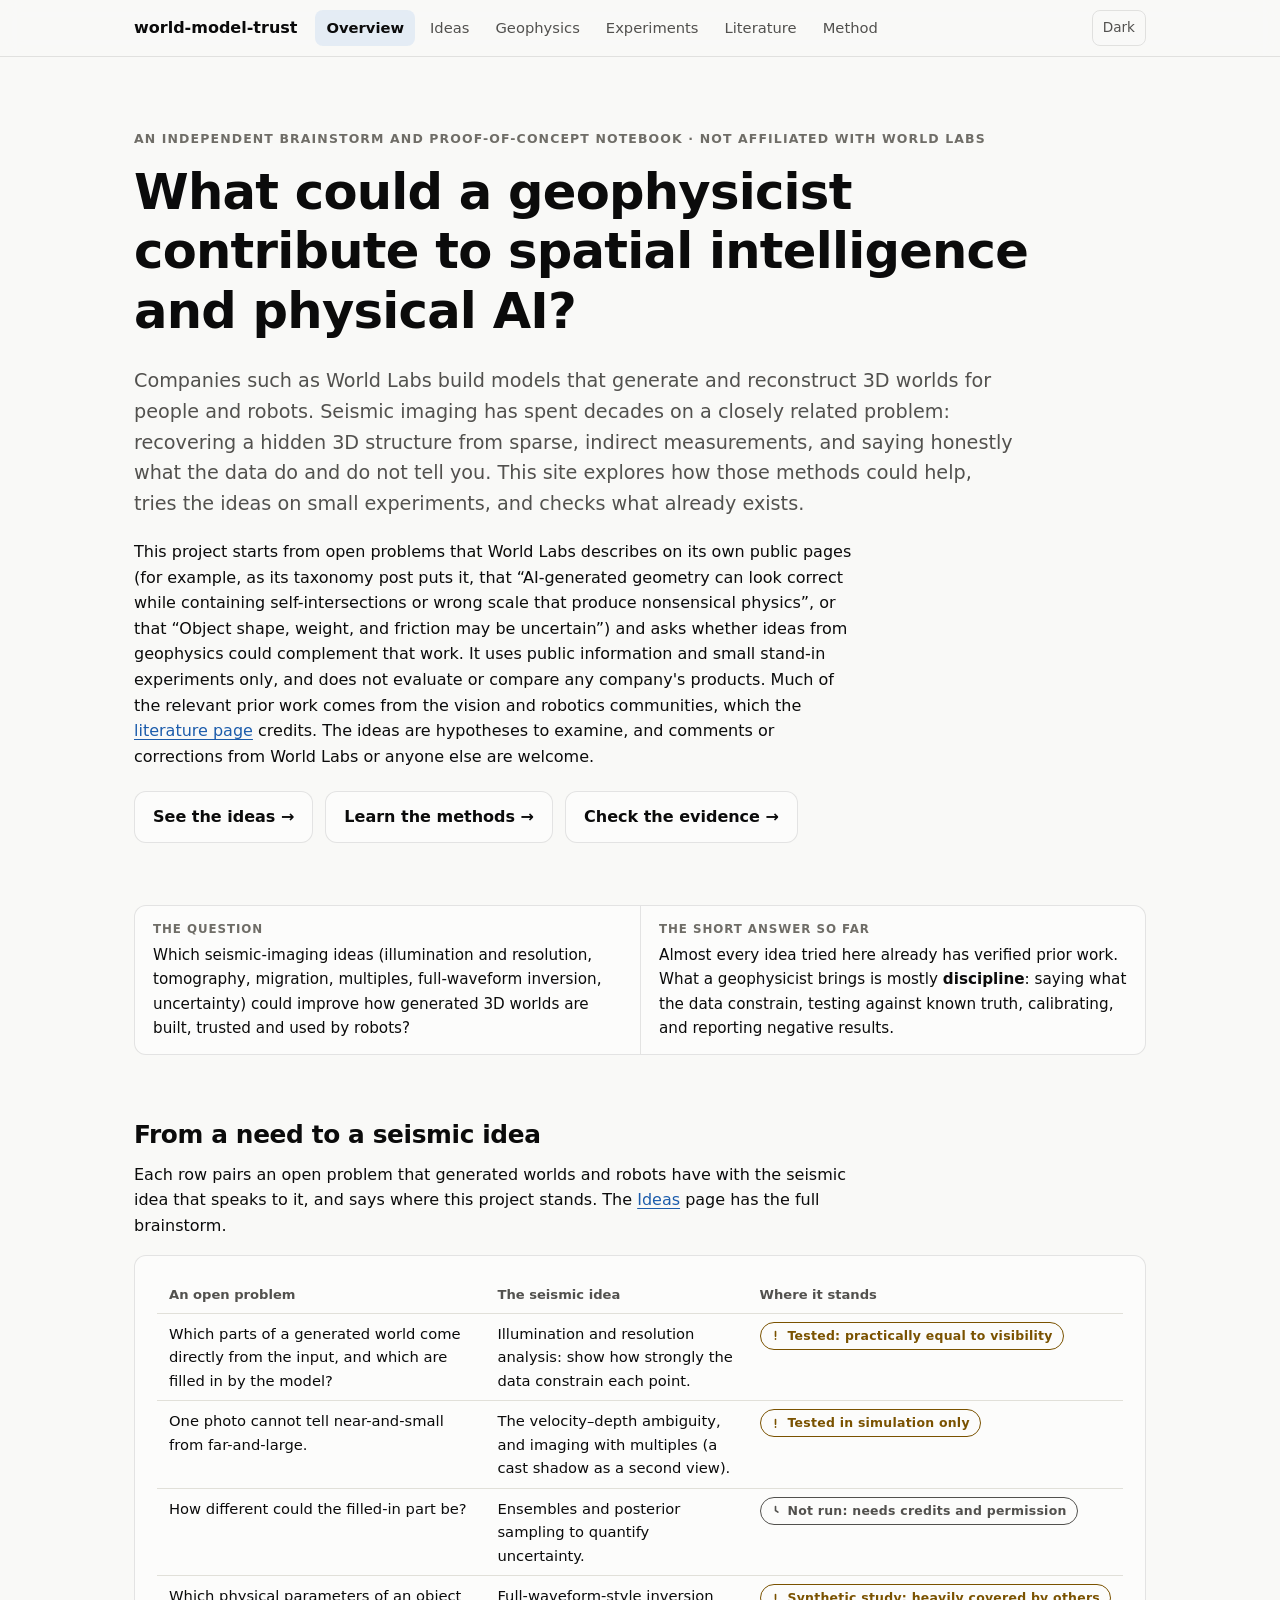
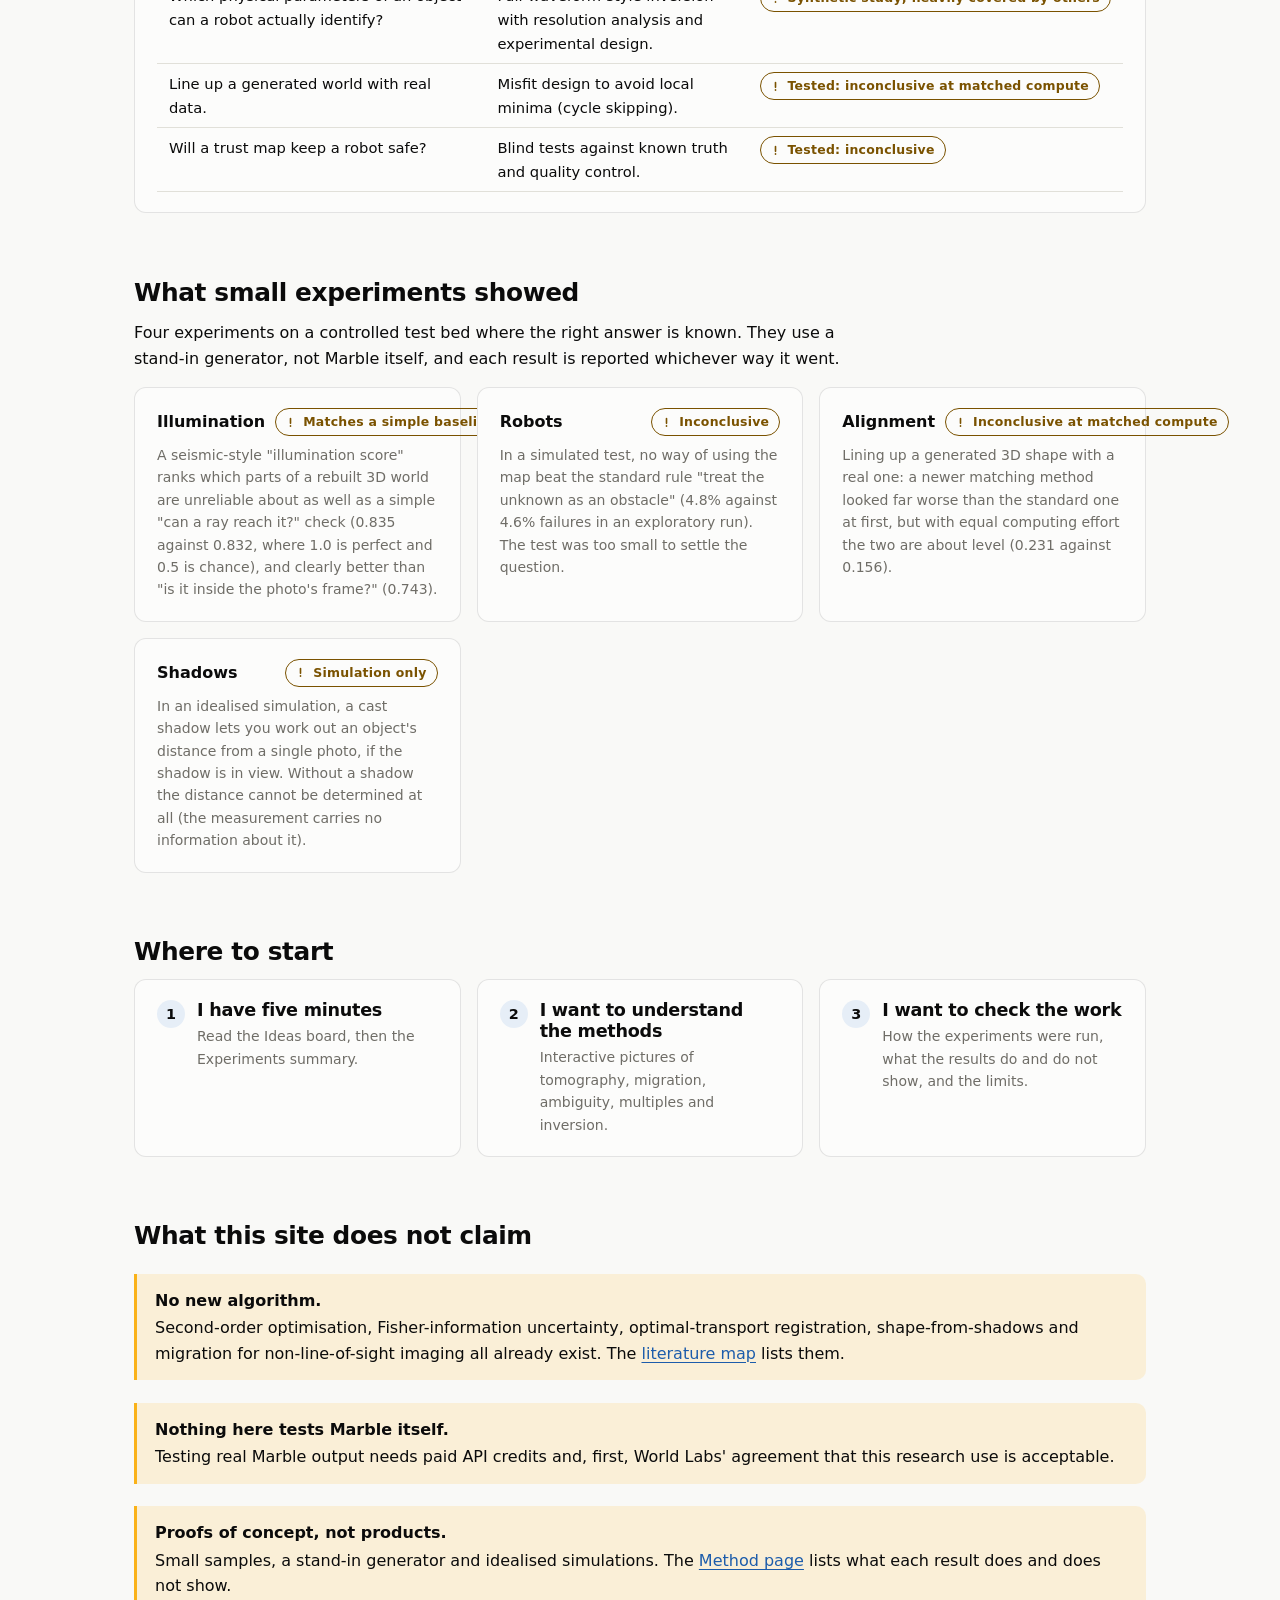
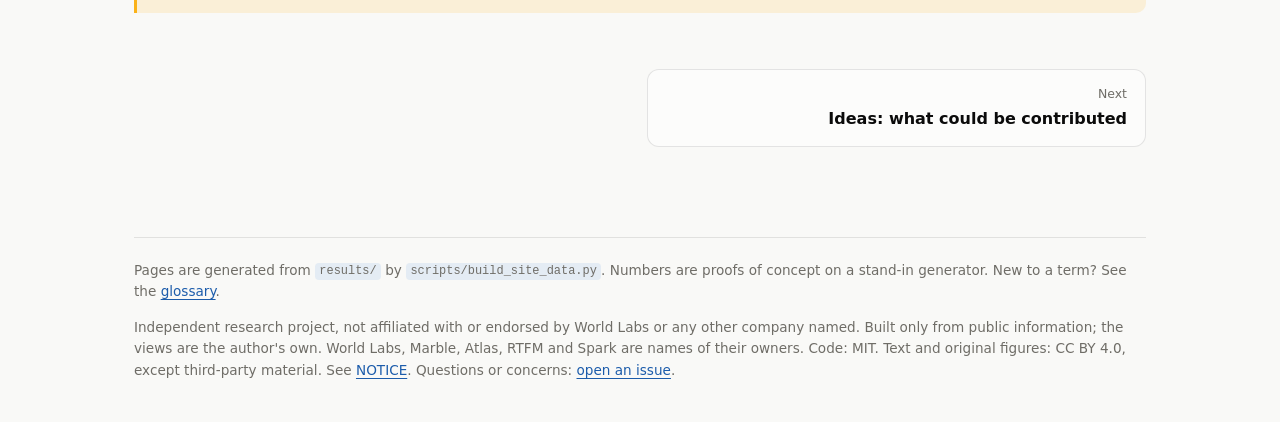
==== site/index.html @ ce820157 "Initial public version Independent research notebook on how seismic-imaging methods could contribute" ====
<!doctype html>
<html lang="en">
<head>
<meta charset="utf-8">
<meta name="viewport" content="width=device-width, initial-scale=1">
<title>What could a geophysicist contribute to spatial intelligence and physical AI? · world-model-trust</title>
<meta name="description" content="An independent brainstorm and set of small experiments exploring how seismic-imaging methods could contribute to spatial intelligence and physical AI, with verified prior work and honest results.">
<meta name="twitter:card" content="summary">
<meta property="og:title" content="What could a geophysicist contribute to spatial intelligence and physical AI?">
<meta property="og:description" content="Seismic-imaging methods meet generated 3D worlds and robots: ideas, small experiments, and what already exists.">
<link rel="icon" href="assets/favicon.svg" type="image/svg+xml">
<link rel="stylesheet" href="assets/style.css">
<script src="assets/viz.js"></script>
<script src="assets/data.js"></script>
</head>
<body>
<div id="nav"></div>
<main class="wrap">
<noscript><div class="callout warn"><strong>JavaScript is off</strong>The charts, filters and demos on these pages need JavaScript. The text, tables and links still work, but some sections will be empty.</div></noscript>
<section class="hero">
  <p class="eyebrow">An independent brainstorm and proof-of-concept notebook · not affiliated with World Labs</p>
  <h1>What could a geophysicist contribute to spatial intelligence and physical AI?</h1>
  <p class="lede">Companies such as World Labs build models that generate and reconstruct 3D worlds for people and robots. Seismic imaging has spent decades on a closely related problem: recovering a hidden 3D structure from sparse, indirect measurements, and saying honestly what the data do and do not tell you. This site explores how those methods could help, tries the ideas on small experiments, and checks what already exists.</p>
  <p class="narrow" style="margin-top:14px">This project starts from open problems that World Labs describes on its own public pages (for example, as its taxonomy post puts it, that “AI-generated geometry can look correct while containing self-intersections or wrong scale that produce nonsensical physics”, or that “Object shape, weight, and friction may be uncertain”) and asks whether ideas from geophysics could complement that work. It uses public information and small stand-in experiments only, and does not evaluate or compare any company's products. Much of the relevant prior work comes from the vision and robotics communities, which the <a href="literature.html">literature page</a> credits. The ideas are hypotheses to examine, and comments or corrections from World Labs or anyone else are welcome.</p>
  <p style="display:flex;flex-wrap:wrap;gap:12px;margin-top:22px">
    <a class="card link" href="ideas.html" style="padding:12px 18px"><b>See the ideas →</b></a>
    <a class="card link" href="geophysics.html" style="padding:12px 18px"><b>Learn the methods →</b></a>
    <a class="card link" href="experiments.html" style="padding:12px 18px"><b>Check the evidence →</b></a>
  </p>
</section>

<aside class="glance" aria-label="At a glance">
  <div><div class="glance-label">The question</div><p>Which seismic-imaging ideas (illumination and resolution, tomography, migration, multiples, full-waveform inversion, uncertainty) could improve how generated 3D worlds are built, trusted and used by robots?</p></div>
  <div><div class="glance-label">The short answer so far</div><p>Almost every idea tried here already has verified prior work. What a geophysicist brings is mostly <b>discipline</b>: saying what the data constrain, testing against known truth, calibrating, and reporting negative results.</p></div>
</aside>

<section id="bridge">
  <h2>From a need to a seismic idea</h2>
  <p class="narrow">Each row pairs an open problem that generated worlds and robots have with the seismic idea that speaks to it, and says where this project stands. The <a href="ideas.html">Ideas</a> page has the full brainstorm.</p>
  <div class="card tablewrap bridge"><table>
    <thead><tr><th>An open problem</th><th>The seismic idea</th><th>Where it stands</th></tr></thead>
    <tbody id="bridge-rows"></tbody>
  </table></div>
</section>

<section id="found">
  <h2>What small experiments showed</h2>
  <p class="narrow">Four experiments on a controlled test bed where the right answer is known. They use a stand-in generator, not Marble itself, and each result is reported whichever way it went.</p>
  <div class="grid g2" id="cards"></div>
  </section>

<section id="guide">
  <h2>Where to start</h2>
  <div class="grid g3">
    <a class="card link" href="ideas.html"><div class="step"><span class="n">1</span><div><h3 style="margin:0 0 4px">I have five minutes</h3><p class="muted small" style="margin:0">Read the Ideas board, then the Experiments summary.</p></div></div></a>
    <a class="card link" href="geophysics.html"><div class="step"><span class="n">2</span><div><h3 style="margin:0 0 4px">I want to understand the methods</h3><p class="muted small" style="margin:0">Interactive pictures of tomography, migration, ambiguity, multiples and inversion.</p></div></div></a>
    <a class="card link" href="method.html"><div class="step"><span class="n">3</span><div><h3 style="margin:0 0 4px">I want to check the work</h3><p class="muted small" style="margin:0">How the experiments were run, what the results do and do not show, and the limits.</p></div></div></a>
  </div>
</section>

<section id="honest">
  <h2>What this site does not claim</h2>
  <div class="callout warn"><strong>No new algorithm.</strong>Second-order optimisation, Fisher-information uncertainty, optimal-transport registration, shape-from-shadows and migration for non-line-of-sight imaging all already exist. The <a href="literature.html">literature map</a> lists them.</div>
  <div class="callout warn"><strong>Nothing here tests Marble itself.</strong>Testing real Marble output needs paid API credits and, first, World Labs' agreement that this research use is acceptable.</div>
  <div class="callout warn"><strong>Proofs of concept, not products.</strong>Small samples, a stand-in generator and idealised simulations. The <a href="method.html#claims">Method page</a> lists what each result does and does not show.</div>
</section>

<footer><p>Pages are generated from <code>results/</code> by <code>scripts/build_site_data.py</code>. Numbers are proofs of concept on a stand-in generator. New to a term? See the <a href="method.html#glossary">glossary</a>.</p></footer>
</main>
<script>
V.nav("index.html");
const E = V.el, D = window.WMT, f = V.fmt;
const wp1 = D.wp1.amended;

const rows = [
 ["Which parts of a generated world come directly from the input, and which are filled in by the model?", "Illumination and resolution analysis: show how strongly the data constrain each point.", ["mixed", "Tested: practically equal to visibility"], "illumination.html"],
 ["One photo cannot tell near-and-small from far-and-large.", "The velocity–depth ambiguity, and imaging with multiples (a cast shadow as a second view).", ["mixed", "Tested in simulation only"], "shadows.html"],
 ["How different could the filled-in part be?", "Ensembles and posterior sampling to quantify uncertainty.", ["run", "Not run: needs credits and permission"], "ideas.html"],
 ["Which physical parameters of an object can a robot actually identify?", "Full-waveform-style inversion with resolution analysis and experimental design.", ["mixed", "Synthetic study; heavily covered by others"], "geophysics.html"],
 ["Line up a generated world with real data.", "Misfit design to avoid local minima (cycle skipping).", ["mixed", "Tested: inconclusive at matched compute"], "alignment.html"],
 ["Will a trust map keep a robot safe?", "Blind tests against known truth and quality control.", ["mixed", "Tested: inconclusive"], "robots.html"]
];
document.getElementById("bridge-rows").append(...rows.map(([need, idea, b, href]) => E("tr", {}, E("td", {}, need), E("td", {}, idea), E("td", {}, E("a", { href }, V.badge(...b))))));

const cards = document.getElementById("cards");
[
 ["Illumination", "mixed", "Matches a simple baseline", `A seismic-style "illumination score" ranks which parts of a rebuilt 3D world are unreliable about as well as a simple "can a ray reach it?" check (${f.n(D.wp0.pooled.ours, 3)} against ${f.n(D.wp0.pooled.visibility, 3)}, where 1.0 is perfect and 0.5 is chance), and clearly better than "is it inside the photo's frame?" (${f.n(D.wp0.pooled.frustum, 3)}).`, "illumination.html"],
 ["Robots", "mixed", "Inconclusive", `In a simulated test, no way of using the map beat the standard rule "treat the unknown as an obstacle" (${f.pct(wp1.policies.ours.fail_rate, 1)} against ${f.pct(wp1.policies.unknown_obstacle.fail_rate, 1)} failures in an exploratory run). The test was too small to settle the question.`, "robots.html"],
 ["Alignment", D.wp2 ? "mixed" : "run", D.wp2 ? "Inconclusive at matched compute" : "Running", D.wp2 && D.wp2.sensitivity ? `Lining up a generated 3D shape with a real one: a newer matching method looked far worse than the standard one at first, but with equal computing effort the two are about level (${f.n(D.wp2.sensitivity.strict.basins.ot100, 3)} against ${f.n(D.wp2.sensitivity.strict.basins.icp, 3)}).` : "Pending.", "alignment.html"],
 ["Shadows", "mixed", "Simulation only", `In an idealised simulation, a cast shadow lets you work out an object's distance from a single photo, if the shadow is in view. Without a shadow the distance cannot be determined at all (the measurement carries no information about it).`, "shadows.html"]
].forEach(([t, k, b, x, h]) => cards.append(E("a", { class: "card link", href: h },
  E("div", { style: "display:flex;justify-content:space-between;align-items:center;gap:10px;margin-bottom:8px" }, E("b", {}, t), V.badge(k, b)), E("p", { class: "muted small", style: "margin:0" }, x))));
</script>
</body>
</html>
---- site/assets/style.css ----
/* world-model-trust site: design tokens from the validated reference palette (light + dark, selected not flipped) */
:root {
  color-scheme: light;
  --page: #f9f9f7; --surface: #fcfcfb;
  --ink: #0b0b0b; --ink2: #52514e; --muted: #6f6d67;
  --grid: #e1e0d9; --axis: #c3c2b7; --ring: rgba(11,11,11,0.10);
  --s1: #2a78d6; --s2: #eb6834; --s3: #1baf7a; --s4: #eda100;
  --o1: #86b6ef; --o2: #6da7ec; --o3: #3987e5; --o4: #1c5cab; --o5: #0d366b; /* ordinal ramp, weakest to strongest; every step is at least 2:1 on its surface */
  --good-text: #006300; --warn: #fab219; --warn-text: #7a5200; --crit: #d03b3b; --crit-text: #d03b3b; --link: #1c5cab;
  --accent: #2a78d6; --accent-wash: rgba(42,120,214,0.10);
  --radius: 12px;
}
@media (prefers-color-scheme: dark) {
  :root:where(:not([data-theme="light"])) {
    color-scheme: dark;
    --page: #0d0d0d; --surface: #1a1a19;
    --ink: #ffffff; --ink2: #c3c2b7; --muted: #a09e97;
    --grid: #2c2c2a; --axis: #383835; --ring: rgba(255,255,255,0.10);
    --s1: #3987e5; --s2: #d95926; --s3: #199e70; --s4: #c98500;
    --o1: #184f95; --o2: #256abf; --o3: #3987e5; --o4: #6da7ec; --o5: #9ec5f4;
    --good-text: #0ca30c; --warn-text: #fab219; --crit-text: #e66767; --link: #3987e5; --accent: #3987e5; --accent-wash: rgba(57,135,229,0.16);
  }
}
:root[data-theme="dark"] {
  color-scheme: dark;
  --page: #0d0d0d; --surface: #1a1a19;
  --ink: #ffffff; --ink2: #c3c2b7; --muted: #a09e97;
  --grid: #2c2c2a; --axis: #383835; --ring: rgba(255,255,255,0.10);
  --s1: #3987e5; --s2: #d95926; --s3: #199e70; --s4: #c98500;
  --o1: #184f95; --o2: #256abf; --o3: #3987e5; --o4: #6da7ec; --o5: #9ec5f4;
  --good-text: #0ca30c; --warn-text: #fab219; --crit-text: #e66767; --link: #3987e5; --accent: #3987e5; --accent-wash: rgba(57,135,229,0.16);
}

* { box-sizing: border-box; }
html { scroll-behavior: smooth; }
body { margin: 0; background: var(--page); color: var(--ink); font: 16px/1.6 system-ui, -apple-system, "Segoe UI", sans-serif; -webkit-font-smoothing: antialiased; }
a { color: var(--link); text-underline-offset: 3px; }
a:hover { text-decoration-thickness: 2px; }
code, pre { font: 0.88em ui-monospace, SFMono-Regular, Menlo, monospace; }
code { background: var(--accent-wash); padding: 0.1em 0.35em; border-radius: 4px; }
pre { background: var(--surface); border: 1px solid var(--ring); border-radius: 8px; padding: 14px 16px; overflow-x: auto; }
pre code { background: none; padding: 0; }
h1, h2, h3 { line-height: 1.2; letter-spacing: -0.015em; margin: 0 0 0.5em; }
h1 { font-size: clamp(2rem, 4.5vw, 3.1rem); font-weight: 650; }
h2 { font-size: 1.55rem; font-weight: 640; margin-top: 2.6em; }
h3 { font-size: 1.1rem; font-weight: 620; margin-top: 1.6em; }
p { margin: 0 0 1em; }
.wrap { max-width: 1060px; margin: 0 auto; padding: 0 24px; }
.narrow { max-width: 720px; }
.lede { font-size: 1.2rem; color: var(--ink2); max-width: 46em; }
.muted { color: var(--muted); }
.small { font-size: 0.875rem; }

/* nav */
.nav { position: sticky; top: 0; z-index: 20; background: color-mix(in srgb, var(--page) 88%, transparent); backdrop-filter: blur(10px); border-bottom: 1px solid var(--ring); }
.nav .wrap { display: flex; align-items: center; gap: 4px; height: 56px; overflow-x: auto; }
.brand { font-weight: 700; color: var(--ink); text-decoration: none; margin-right: 14px; white-space: nowrap; }
.nav a.link { color: var(--ink2); text-decoration: none; padding: 6px 11px; border-radius: 8px; font-size: 0.92rem; white-space: nowrap; }
.nav a.link:hover { background: var(--accent-wash); color: var(--ink); }
.nav a.link[aria-current="page"] { color: var(--ink); background: var(--accent-wash); font-weight: 600; }
.spacer { flex: 1; }
button.ghost { background: none; border: 1px solid var(--ring); color: var(--ink2); border-radius: 8px; padding: 6px 10px; font: inherit; font-size: 0.85rem; cursor: pointer; }
button.ghost:hover { background: var(--accent-wash); color: var(--ink); }
button:focus-visible, a:focus-visible, input:focus-visible, select:focus-visible, [tabindex]:focus-visible { outline: 2px solid var(--accent); outline-offset: 2px; }

/* hero */
.hero { padding: 72px 0 28px; }
.eyebrow { text-transform: uppercase; letter-spacing: 0.09em; font-size: 0.78rem; color: var(--muted); font-weight: 600; margin-bottom: 14px; }

/* layout blocks */
.grid { display: grid; gap: 16px; }
.g2 { grid-template-columns: repeat(auto-fit, minmax(300px, 1fr)); }
.g3 { grid-template-columns: repeat(auto-fit, minmax(240px, 1fr)); }
.card { background: var(--surface); border: 1px solid var(--ring); border-radius: var(--radius); padding: 20px 22px; }
.card h3 { margin-top: 0; }
.card.link { text-decoration: none; color: inherit; display: block; transition: border-color .15s, transform .15s; }
.card.link:hover { border-color: var(--accent); transform: translateY(-1px); }
.tile .label { color: var(--ink2); font-size: 0.88rem; }
.tile .value { font-size: 2rem; font-weight: 640; letter-spacing: -0.02em; line-height: 1.15; margin: 4px 0; }
.tile .note { color: var(--muted); font-size: 0.85rem; }
.callout { border-left: 3px solid var(--accent); background: var(--accent-wash); padding: 14px 18px; border-radius: 0 10px 10px 0; margin: 1.4em 0; }
.callout.warn { border-left-color: var(--warn); background: color-mix(in srgb, var(--warn) 14%, transparent); }
.callout strong:first-child { display: block; margin-bottom: 2px; }

/* status badges: icon + label, never colour alone */
.badge { display: inline-flex; align-items: center; gap: 6px; font-size: 0.78rem; font-weight: 650; letter-spacing: 0.02em; padding: 3px 10px 3px 8px; border-radius: 999px; border: 1px solid currentColor; white-space: nowrap; }
.badge.pass { color: var(--good-text); } .badge.fail { color: var(--crit-text); }
.badge.mixed { color: var(--warn-text); } .badge.run { color: var(--ink2); }
.badge svg { width: 13px; height: 13px; }

/* tables */
table { border-collapse: collapse; width: 100%; font-size: 0.92rem; }
th, td { text-align: left; padding: 8px 12px; border-bottom: 1px solid var(--grid); vertical-align: top; }
th { color: var(--ink2); font-weight: 600; font-size: 0.82rem; }
td.num, th.num { text-align: right; font-variant-numeric: tabular-nums; }
.tablewrap { overflow-x: auto; }

/* charts */
.chartcard { background: var(--surface); border: 1px solid var(--ring); border-radius: var(--radius); padding: 18px 20px 14px; margin: 18px 0; }
.chartcard header { display: flex; align-items: baseline; gap: 12px; flex-wrap: wrap; margin-bottom: 6px; }
.chartcard h3 { margin: 0; font-size: 1.02rem; }
.chartcard .sub { color: var(--ink2); font-size: 0.88rem; margin: 0 0 10px; }
.chartcard .tools { margin-left: auto; }
.legend { display: flex; flex-wrap: wrap; gap: 6px 18px; font-size: 0.85rem; color: var(--ink2); margin: 4px 0 8px; }
.legend span { display: inline-flex; align-items: center; gap: 7px; }
.legend i { width: 10px; height: 10px; border-radius: 3px; display: inline-block; }
.legend i.dot { border-radius: 50%; }
svg.chart { width: 100%; height: auto; display: block; overflow: visible; }
svg.chart text { fill: var(--muted); font: 11.5px system-ui, sans-serif; }
svg.chart text.strong { fill: var(--ink); font-weight: 600; }
svg.chart text.ink2 { fill: var(--ink2); }
svg.chart .grid line { stroke: var(--grid); stroke-width: 1; }
svg.chart .axis line, svg.chart line.axis { stroke: var(--axis); stroke-width: 1; }
.hit { fill: transparent; cursor: default; }
.mark { transition: opacity .12s; }
.tablewrap[hidden], .chartbody[hidden] { display: none; }

#tip { position: fixed; z-index: 50; pointer-events: none; background: var(--surface); color: var(--ink); border: 1px solid var(--axis); border-radius: 8px; padding: 8px 10px; font-size: 0.82rem; box-shadow: 0 6px 20px rgba(0,0,0,0.18); max-width: 280px; opacity: 0; transition: opacity .1s; }
#tip.on { opacity: 1; }
#tip .t { color: var(--ink2); margin-bottom: 3px; }
#tip .r { display: flex; align-items: center; gap: 8px; }
#tip .r b { font-weight: 650; font-size: 0.95rem; }
#tip .k { width: 12px; height: 3px; border-radius: 2px; display: inline-block; }

/* controls */
.filters { position: relative; z-index: 2; /* controls above graphics */ display: flex; flex-wrap: wrap; gap: 14px 22px; align-items: end; padding: 14px 0 4px; }
.filters label { display: flex; flex-direction: column; gap: 4px; font-size: 0.8rem; color: var(--ink2); font-weight: 600; }
.filters .val { color: var(--ink); font-weight: 650; font-variant-numeric: tabular-nums; }
input[type="range"] { accent-color: var(--accent); min-width: 150px; }
select { background: var(--surface); color: var(--ink); border: 1px solid var(--axis); border-radius: 8px; padding: 6px 8px; font: inherit; font-size: 0.9rem; }
.seg { display: inline-flex; border: 1px solid var(--axis); border-radius: 8px; overflow: hidden; }
.seg button { background: none; border: 0; color: var(--ink2); padding: 6px 12px; font: inherit; font-size: 0.85rem; cursor: pointer; }
.seg button[aria-pressed="true"] { background: var(--accent-wash); color: var(--ink); font-weight: 650; }
.stats { display: flex; flex-wrap: wrap; gap: 8px 28px; margin: 10px 0 0; }
.stats div b { display: block; font-size: 1.35rem; font-weight: 650; letter-spacing: -0.01em; }
.stats div span { color: var(--ink2); font-size: 0.82rem; }

.toc { display: flex; flex-wrap: wrap; gap: 8px; margin: 18px 0 0; }
.toc a { border: 1px solid var(--ring); border-radius: 999px; padding: 4px 12px; font-size: 0.85rem; text-decoration: none; color: var(--ink2); background: var(--surface); }
.toc a:hover { border-color: var(--accent); color: var(--ink); }
details { background: var(--surface); border: 1px solid var(--ring); border-radius: 10px; padding: 10px 16px; margin: 10px 0; }
summary { cursor: pointer; font-weight: 600; }
footer { margin: 90px 0 40px; padding-top: 22px; border-top: 1px solid var(--ring); color: var(--muted); font-size: 0.85rem; }
.sr { position: absolute; width: 1px; height: 1px; overflow: hidden; clip: rect(0 0 0 0); white-space: nowrap; }
@media (forced-colors: active) { .badge, .card, .chartcard { border-color: CanvasText; } }
@media print { .nav, button { display: none; } body { background: #fff; } }
@media (prefers-reduced-motion: reduce) { * { transition: none !important; scroll-behavior: auto !important; } }

/* figures: raster images keep their own light background in both themes */
figure.fig { margin: 18px 0; background: #fcfcfb; border: 1px solid var(--ring); border-radius: var(--radius); padding: 12px; }
figure.fig img { width: 100%; height: auto; display: block; border-radius: 6px; }
figure.fig figcaption { margin-top: 10px; font-size: 0.86rem; color: #3d3c39; line-height: 1.5; }
figure.fig figcaption b { color: #0b0b0b; }
figure.fig .src { display: block; margin-top: 4px; color: #6f6d67; font-size: 0.78rem; }
.figgrid { display: grid; gap: 16px; grid-template-columns: repeat(auto-fit, minmax(340px, 1fr)); }

.tag { display: inline-block; font-size: 0.74rem; font-weight: 600; letter-spacing: 0.02em; padding: 2px 9px; border-radius: 999px; border: 1px solid var(--axis); color: var(--ink2); white-space: nowrap; }
.tag.ok { border-color: var(--good-text); color: var(--good-text); } .tag.part { border-color: var(--warn-text); color: var(--warn-text); }
.reflist { font-size: 0.86rem; } .reflist td { padding: 6px 10px; }
input[type="search"], input[type="text"] { background: var(--surface); color: var(--ink); border: 1px solid var(--axis); border-radius: 8px; padding: 7px 10px; font: inherit; font-size: 0.9rem; min-width: 260px; }
details.lit > summary { display: flex; flex-wrap: wrap; gap: 8px 12px; align-items: center; }
details.lit .body { margin-top: 12px; }
details.lit h4 { margin: 14px 0 6px; font-size: 0.9rem; color: var(--ink2); }

.skip:focus { position: fixed; left: 12px; top: 12px; z-index: 100; width: auto; height: auto; clip: auto; overflow: visible; background: var(--surface); color: var(--ink); padding: 8px 12px; border-radius: 8px; border: 2px solid var(--accent); }
svg.chart:focus-visible { outline: 2px solid var(--accent); outline-offset: 4px; border-radius: 4px; }


/* secondary nav, reading-order pager, at-a-glance box, idea cards */
.subnav { border-top: 1px solid var(--ring); background: color-mix(in srgb, var(--page) 94%, transparent); }
.subnav .wrap { display: flex; gap: 2px; height: 40px; align-items: center; overflow-x: auto; }
.subnav a { color: var(--ink2); text-decoration: none; padding: 4px 10px; border-radius: 8px; font-size: 0.85rem; white-space: nowrap; }
.subnav a:hover { background: var(--accent-wash); color: var(--ink); }
.subnav a[aria-current="page"] { color: var(--ink); background: var(--accent-wash); font-weight: 600; }
.nav a.link[aria-current="true"] { color: var(--ink); font-weight: 600; box-shadow: inset 0 -2px 0 var(--accent); border-radius: 8px 8px 0 0; }
.pager { display: grid; grid-template-columns: 1fr 1fr; gap: 14px; margin: 56px 0 8px; }
.pager a { display: block; padding: 14px 18px; border: 1px solid var(--ring); border-radius: var(--radius); background: var(--surface); text-decoration: none; color: var(--ink); }
.pager a:hover { border-color: var(--accent); }
.pager a.next { text-align: right; }
.pager .dir { display: block; font-size: 0.78rem; color: var(--muted); margin-bottom: 2px; }
.glance { display: grid; grid-template-columns: 1fr 1fr; gap: 0; border: 1px solid var(--ring); border-radius: var(--radius); background: var(--surface); margin: 18px 0 8px; overflow: hidden; }
.glance > div { padding: 14px 18px; }
.glance > div + div { border-left: 1px solid var(--ring); }
.glance .glance-label { font-size: 0.74rem; letter-spacing: 0.08em; text-transform: uppercase; color: var(--muted); margin: 0 0 4px; font-weight: 650; }
.glance p { margin: 0; font-size: 0.95rem; }
@media (max-width: 640px) { .glance { grid-template-columns: 1fr; } .glance > div + div { border-left: 0; border-top: 1px solid var(--ring); } .pager { grid-template-columns: 1fr; } }
.idea { display: flex; flex-direction: column; gap: 10px; }
.idea h3 { margin: 0; }
.idea .row { font-size: 0.88rem; }
.idea .row b { color: var(--ink2); font-weight: 600; }
.idea .tags { display: flex; flex-wrap: wrap; gap: 6px; }
.idea[hidden] { display: none; }
.step { display: flex; gap: 12px; align-items: flex-start; }
.step .n { flex: none; width: 28px; height: 28px; border-radius: 50%; background: var(--accent-wash); color: var(--ink); display: grid; place-items: center; font-weight: 650; font-size: 0.9rem; }
.bridge td:first-child, .bridge th:first-child { width: 34%; }
.bridge a { font-weight: 600; }

/* mobile charts: keep text legible by letting wide charts scroll sideways; larger tap targets on touch screens */
.chartbody { overflow-x: auto; }
.chartbody svg.chart { min-width: 560px; }
@media (min-width: 700px) { .chartbody svg.chart { min-width: 0; } }
#demo { min-width: 460px; }
.card:has(#demo) { overflow-x: auto; }
@media (pointer: coarse) { .seg button, button.ghost, .toc a, .subnav a, .nav a.link, .pager a { min-height: 44px; display: inline-flex; align-items: center; } .pager a { display: block; } }
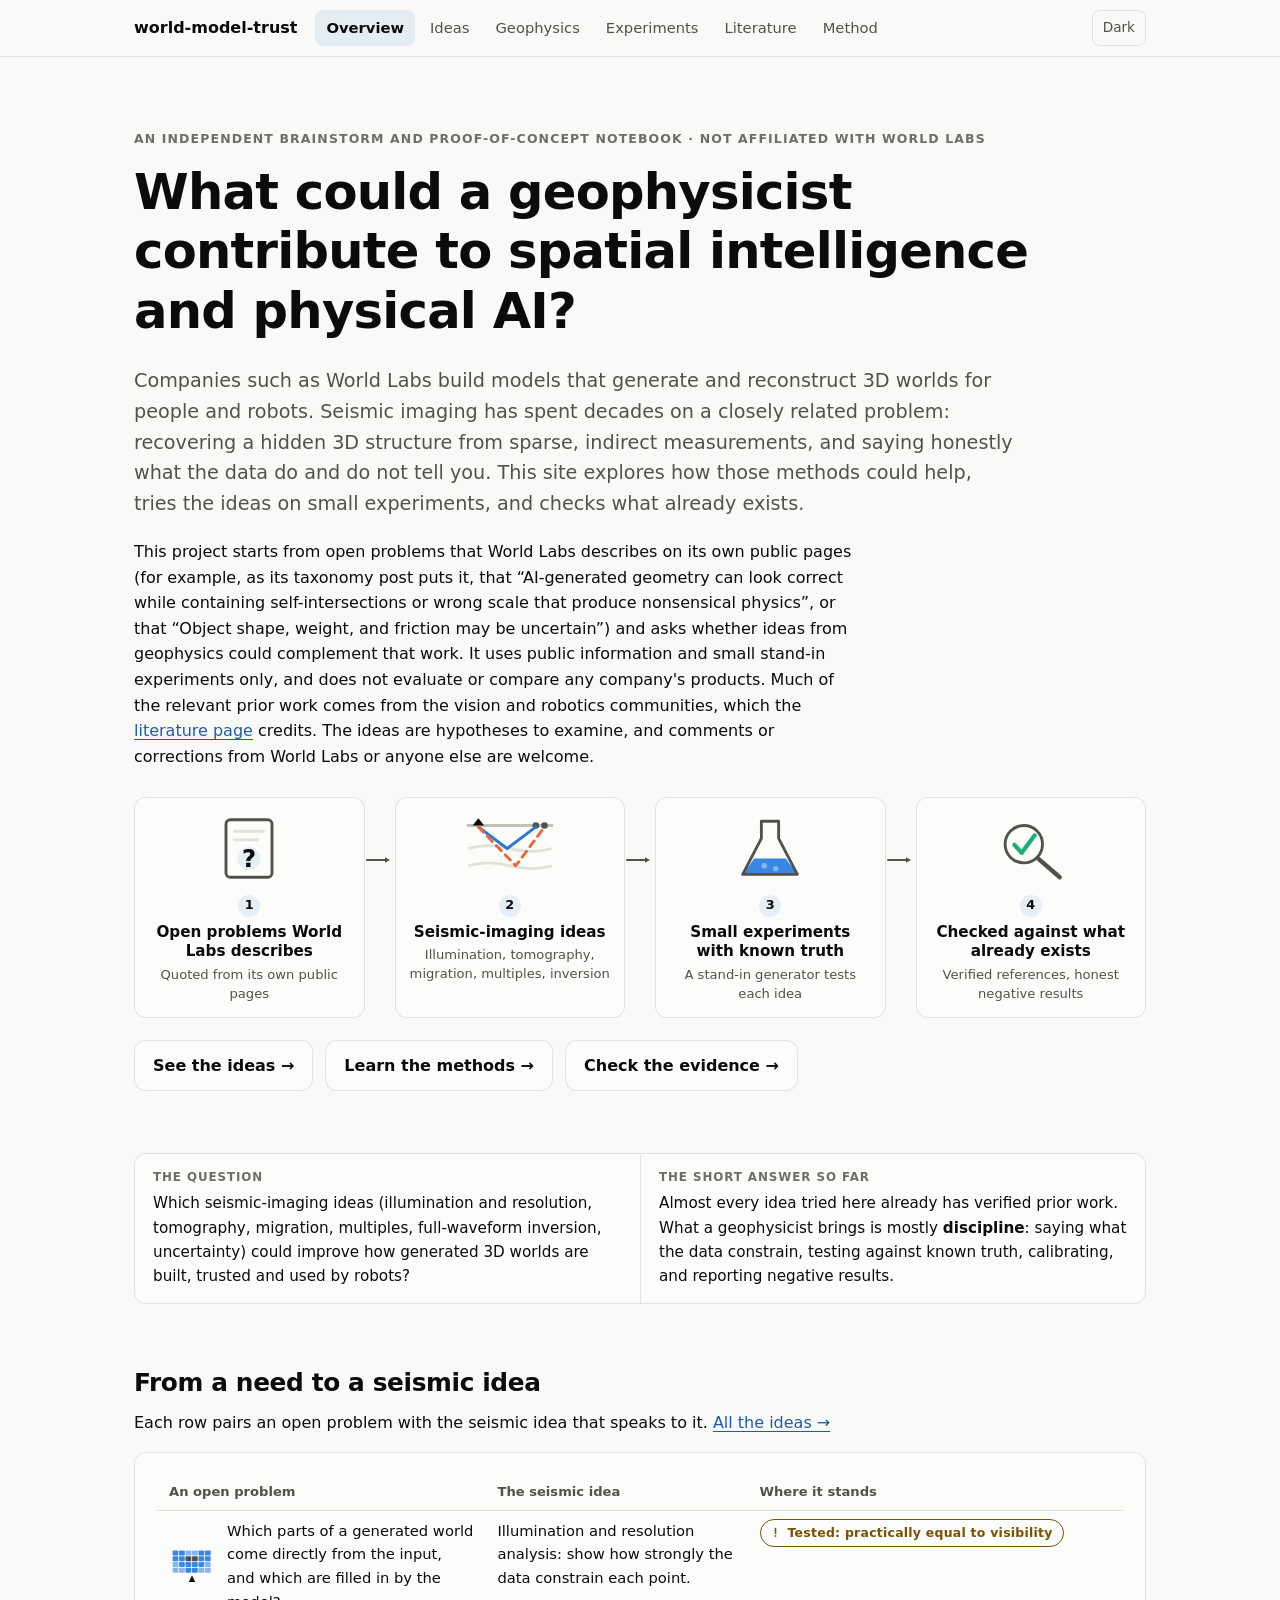
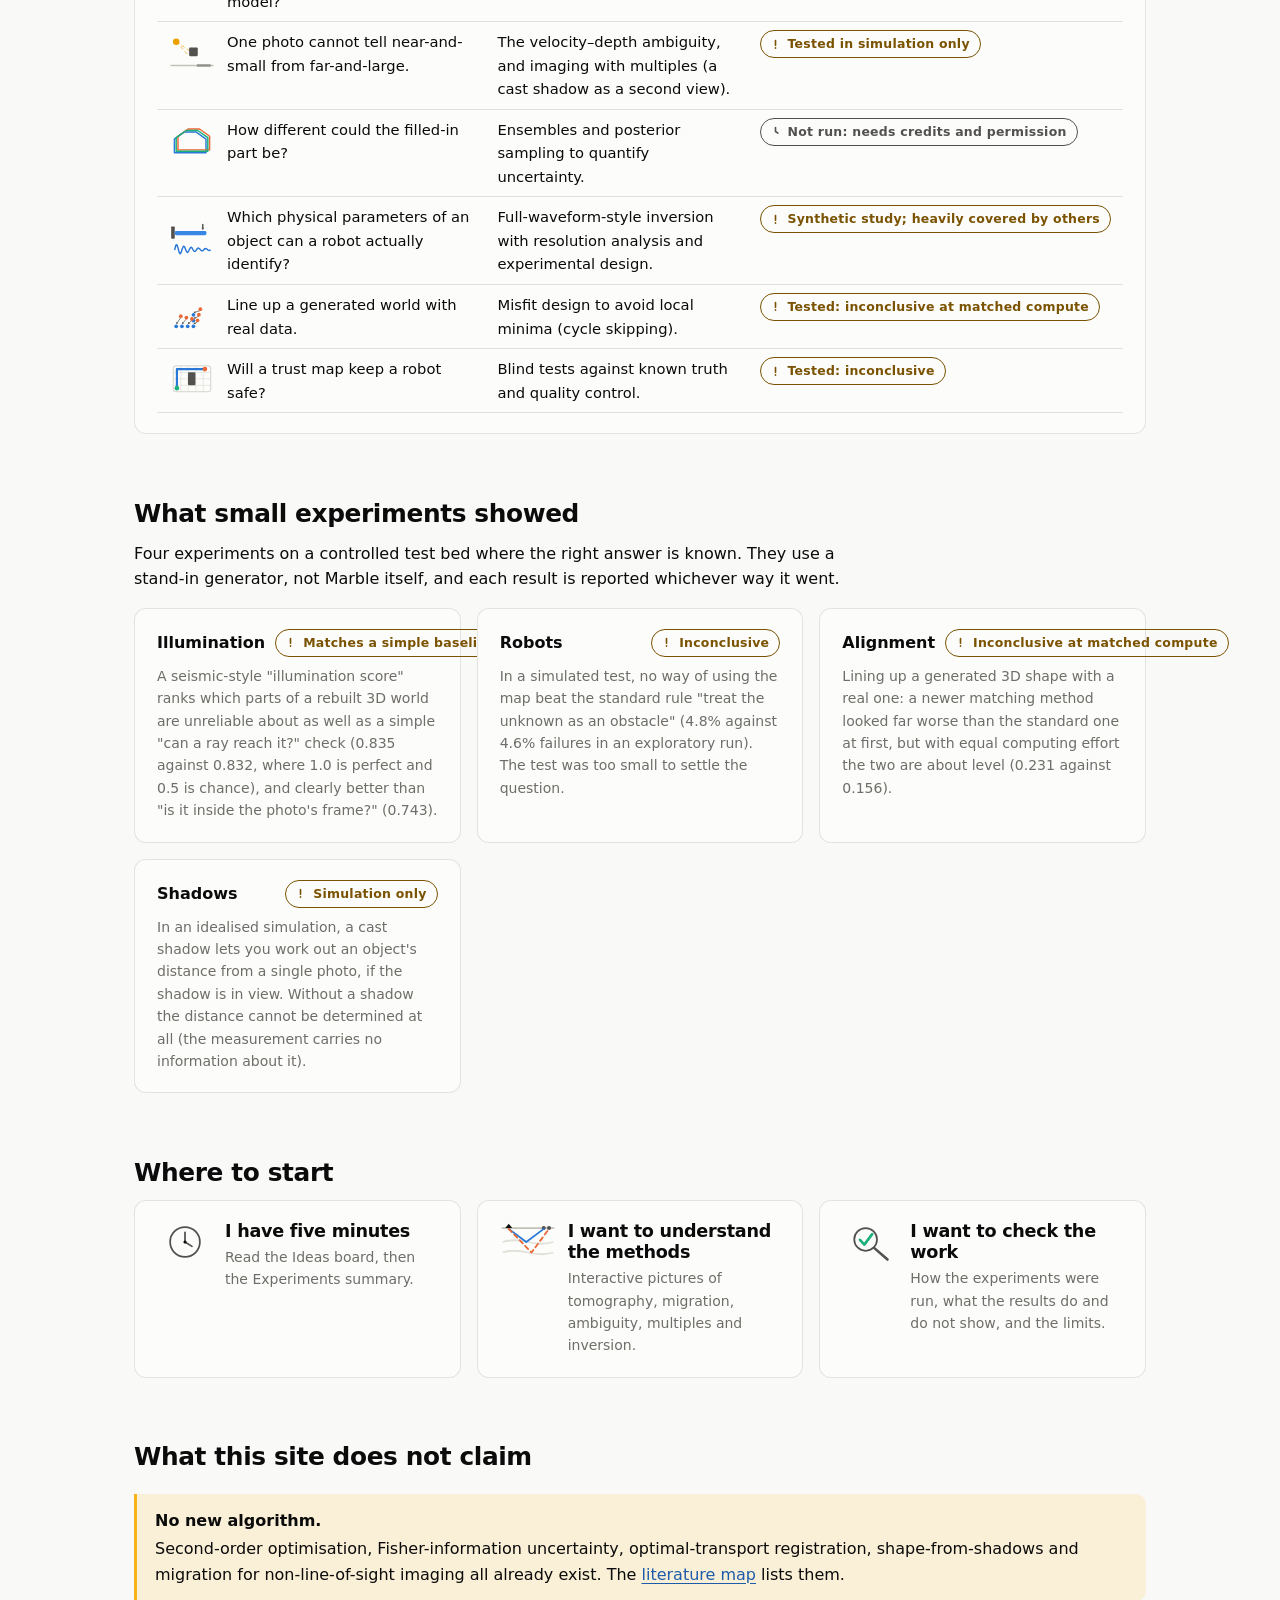
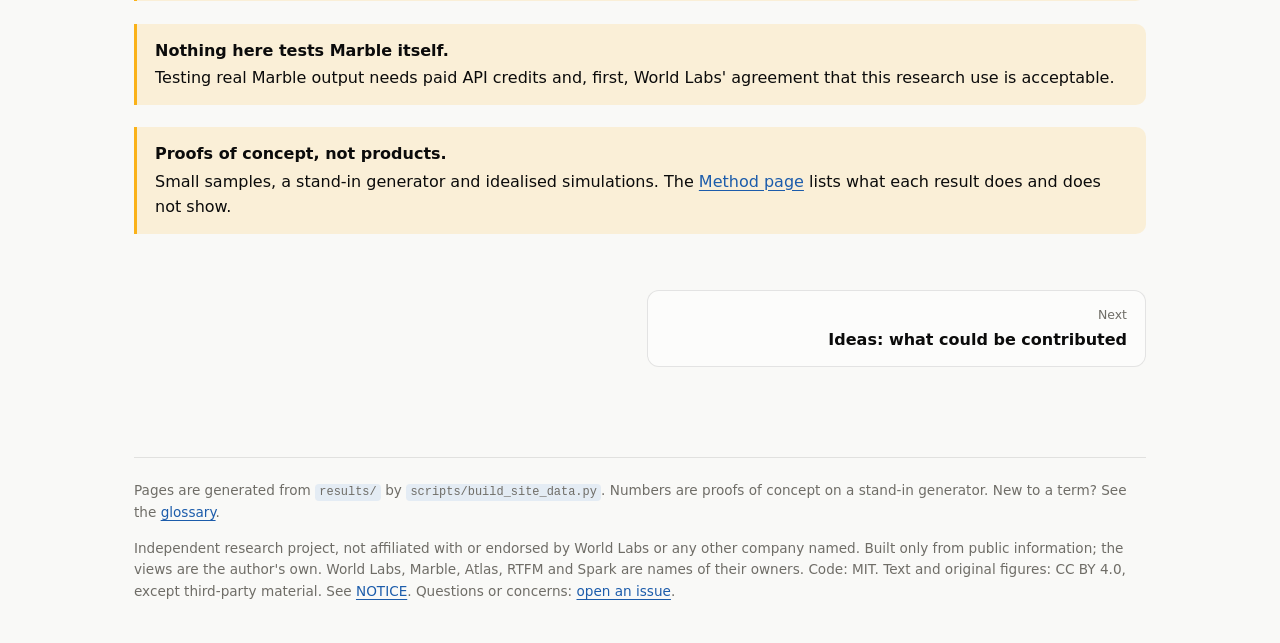
==== commit f22f30e7: "Add illustrations and figures across the site Shared SVG figure toolkit (figures.css, icons.js, anal" ====
--- a/site/index.html
+++ b/site/index.html
@@ -10,8 +10,24 @@
 <meta property="og:description" content="Seismic-imaging methods meet generated 3D worlds and robots: ideas, small experiments, and what already exists.">
 <link rel="icon" href="assets/favicon.svg" type="image/svg+xml">
 <link rel="stylesheet" href="assets/style.css">
+<link rel="stylesheet" href="assets/figures.css">
 <script src="assets/viz.js"></script>
+<script src="assets/icons.js"></script>
 <script src="assets/data.js"></script>
+<style>
+.steps4 { list-style: none; margin: 28px 0 6px; padding: 0; display: grid; grid-template-columns: repeat(4, 1fr); gap: 30px; counter-reset: s; }
+.steps4 li { position: relative; background: var(--surface); border: 1px solid var(--ring); border-radius: var(--radius); padding: 16px 14px 14px; text-align: center; }
+.steps4 .si { display: block; width: 92px; margin: 0 auto 8px; }
+.steps4 .sn { display: inline-grid; place-items: center; width: 22px; height: 22px; border-radius: 50%; background: var(--accent-wash); font-weight: 650; font-size: 0.8rem; margin-bottom: 6px; }
+.steps4 b { display: block; font-size: 0.95rem; line-height: 1.3; margin-bottom: 4px; }
+.steps4 .sc { display: block; color: var(--ink2); font-size: 0.82rem; line-height: 1.4; }
+.steps4 .sarr { position: absolute; right: -28px; top: 50px; width: 26px; height: 12px; }
+@media (max-width: 900px) { .steps4 { grid-template-columns: repeat(2, 1fr); gap: 14px; } .steps4 .sarr { display: none; } }
+@media (max-width: 480px) { .steps4 { grid-template-columns: 1fr; } }
+.cellicon { display: flex; gap: 12px; align-items: center; }
+.cellicon .ci { flex: none; width: 46px; }
+#guide .gi { flex: none; width: 56px; }
+</style>
 </head>
 <body>
 <div id="nav"></div>
@@ -22,6 +38,7 @@
   <h1>What could a geophysicist contribute to spatial intelligence and physical AI?</h1>
   <p class="lede">Companies such as World Labs build models that generate and reconstruct 3D worlds for people and robots. Seismic imaging has spent decades on a closely related problem: recovering a hidden 3D structure from sparse, indirect measurements, and saying honestly what the data do and do not tell you. This site explores how those methods could help, tries the ideas on small experiments, and checks what already exists.</p>
   <p class="narrow" style="margin-top:14px">This project starts from open problems that World Labs describes on its own public pages (for example, as its taxonomy post puts it, that “AI-generated geometry can look correct while containing self-intersections or wrong scale that produce nonsensical physics”, or that “Object shape, weight, and friction may be uncertain”) and asks whether ideas from geophysics could complement that work. It uses public information and small stand-in experiments only, and does not evaluate or compare any company's products. Much of the relevant prior work comes from the vision and robotics communities, which the <a href="literature.html">literature page</a> credits. The ideas are hypotheses to examine, and comments or corrections from World Labs or anyone else are welcome.</p>
+  <ol class="steps4" id="steps" aria-label="How this project works"></ol>
   <p style="display:flex;flex-wrap:wrap;gap:12px;margin-top:22px">
     <a class="card link" href="ideas.html" style="padding:12px 18px"><b>See the ideas →</b></a>
     <a class="card link" href="geophysics.html" style="padding:12px 18px"><b>Learn the methods →</b></a>
@@ -36,7 +53,7 @@
 
 <section id="bridge">
   <h2>From a need to a seismic idea</h2>
-  <p class="narrow">Each row pairs an open problem that generated worlds and robots have with the seismic idea that speaks to it, and says where this project stands. The <a href="ideas.html">Ideas</a> page has the full brainstorm.</p>
+  <p class="narrow">Each row pairs an open problem with the seismic idea that speaks to it. <a href="ideas.html">All the ideas →</a></p>
   <div class="card tablewrap bridge"><table>
     <thead><tr><th>An open problem</th><th>The seismic idea</th><th>Where it stands</th></tr></thead>
     <tbody id="bridge-rows"></tbody>
@@ -90,6 +107,33 @@
  ["Shadows", "mixed", "Simulation only", `In an idealised simulation, a cast shadow lets you work out an object's distance from a single photo, if the shadow is in view. Without a shadow the distance cannot be determined at all (the measurement carries no information about it).`, "shadows.html"]
 ].forEach(([t, k, b, x, h]) => cards.append(E("a", { class: "card link", href: h },
   E("div", { style: "display:flex;justify-content:space-between;align-items:center;gap:10px;margin-bottom:8px" }, E("b", {}, t), V.badge(k, b)), E("p", { class: "muted small", style: "margin:0" }, x))));
+
+/* ---- illustrated 4-step strip ---- */
+(function () {
+  const STEPS = [["openproblems", "Open problems World Labs describes", "Quoted from its own public pages"],
+    ["seismic", "Seismic-imaging ideas", "Illumination, tomography, migration, multiples, inversion"],
+    ["flask", "Small experiments with known truth", "A stand-in generator tests each idea"],
+    ["verify", "Checked against what already exists", "Verified references, honest negative results"]];
+  const U = Icons.util, ol = document.getElementById("steps");
+  STEPS.forEach(([ic, title, cap], i) => {
+    const li = E("li", {}, E("span", { class: "si" }, Icons[ic]()), E("span", { class: "sn" }, String(i + 1)), E("b", {}, title), E("span", { class: "sc" }, cap));
+    if (i < STEPS.length - 1) li.append(E("span", { class: "sarr", "aria-hidden": "true" }, E("svg", { viewBox: "0 0 26 12", width: "26", height: "12" }, U.arrow(1, 6, 24, 6, "s-ink2 mid round", "f-ink2", 5))));
+    ol.append(li);
+  });
+})();
+
+/* ---- icons in the need-to-idea table and in the start cards ---- */
+(function () {
+  ["trustmap", "shadow", "ensemble", "params", "align", "robot"].forEach((name, i) => {
+    const tr = document.querySelectorAll("#bridge-rows tr")[i]; if (!tr) return;
+    const td = tr.firstChild, wrap = E("div", { class: "cellicon" }, E("span", { class: "ci" }, Icons[name]()), E("span", {}, ...td.childNodes));
+    td.append(wrap);
+  });
+  ["clock", "seismic", "verify"].forEach((name, i) => {
+    const step = document.querySelectorAll("#guide .step")[i]; if (!step) return;
+    const n = step.querySelector(".n"); if (n) n.replaceWith(E("span", { class: "gi" }, Icons[name]()));
+  });
+})();
 </script>
 </body>
 </html>
--- a/site/assets/figures.css
+++ b/site/assets/figures.css
@@ -0,0 +1,31 @@
+/* Shared styling for diagrams and figures. Everything uses the site's colour tokens, so SVG diagrams follow the light/dark theme. */
+.fig-svg { margin: 20px 0; background: var(--surface); border: 1px solid var(--ring); border-radius: var(--radius); padding: 14px 16px 12px; }
+.fig-svg svg.diagram { width: 100%; height: auto; display: block; overflow: hidden; }
+.fig-svg figcaption { margin-top: 8px; font-size: 0.86rem; color: var(--ink2); line-height: 1.5; }
+.fig-svg figcaption b { color: var(--ink); }
+.fig-title { font-size: 0.74rem; letter-spacing: 0.08em; text-transform: uppercase; color: var(--muted); font-weight: 650; margin: 0 0 6px; }
+.figrow { display: grid; gap: 16px; grid-template-columns: repeat(auto-fit, minmax(280px, 1fr)); margin: 18px 0; }
+.figrow .fig-svg, .figrow figure.fig { margin: 0; }
+.thumb { display: block; width: 100%; height: auto; border-radius: 8px; background: color-mix(in srgb, var(--accent) 6%, var(--surface)); }
+.hero-art { margin: 8px 0 0; }
+.hero-art svg { width: 100%; height: auto; display: block; }
+
+/* utility classes for theme-aware SVG (use these instead of hard-coded colours) */
+svg .t { fill: var(--ink2); font: 12px system-ui, -apple-system, "Segoe UI", sans-serif; }
+svg .t-strong { fill: var(--ink); font: 600 12px system-ui, -apple-system, "Segoe UI", sans-serif; }
+svg .t-muted { fill: var(--muted); font: 11px system-ui, -apple-system, "Segoe UI", sans-serif; }
+svg .t-big { fill: var(--ink); font: 650 15px system-ui, -apple-system, "Segoe UI", sans-serif; }
+svg .f-surface { fill: var(--surface); } svg .f-page { fill: var(--page); } svg .f-ink { fill: var(--ink); } svg .f-ink2 { fill: var(--ink2); } svg .f-grid { fill: var(--grid); }
+svg .f-wash { fill: var(--accent-wash); } svg .f-accent { fill: var(--accent); }
+svg .f-s1 { fill: var(--s1); } svg .f-s2 { fill: var(--s2); } svg .f-s3 { fill: var(--s3); } svg .f-s4 { fill: var(--s4); }
+svg .f-o1 { fill: var(--o1); } svg .f-o2 { fill: var(--o2); } svg .f-o3 { fill: var(--o3); } svg .f-o4 { fill: var(--o4); } svg .f-o5 { fill: var(--o5); }
+svg .s-ink { stroke: var(--ink); } svg .s-ink2 { stroke: var(--ink2); } svg .s-axis { stroke: var(--axis); } svg .s-grid { stroke: var(--grid); } svg .s-accent { stroke: var(--accent); }
+svg .s-s1 { stroke: var(--s1); } svg .s-s2 { stroke: var(--s2); } svg .s-s3 { stroke: var(--s3); } svg .s-s4 { stroke: var(--s4); }
+svg .s-o1 { stroke: var(--o1); } svg .s-o3 { stroke: var(--o3); } svg .s-o5 { stroke: var(--o5); }
+svg .nofill { fill: none; }
+svg .thin { stroke-width: 1; } svg .mid { stroke-width: 2; } svg .thick { stroke-width: 3; }
+svg .round { stroke-linecap: round; stroke-linejoin: round; }
+svg .dash { stroke-dasharray: 5 4; }
+svg .arrow-ink { stroke: var(--ink2); fill: none; stroke-width: 1.6; marker-end: url(#arr); }
+@media (prefers-reduced-motion: no-preference) { svg .pulse { animation: pulse 2.6s ease-in-out infinite; } }
+@keyframes pulse { 0%, 100% { opacity: 1; } 50% { opacity: 0.45; } }
